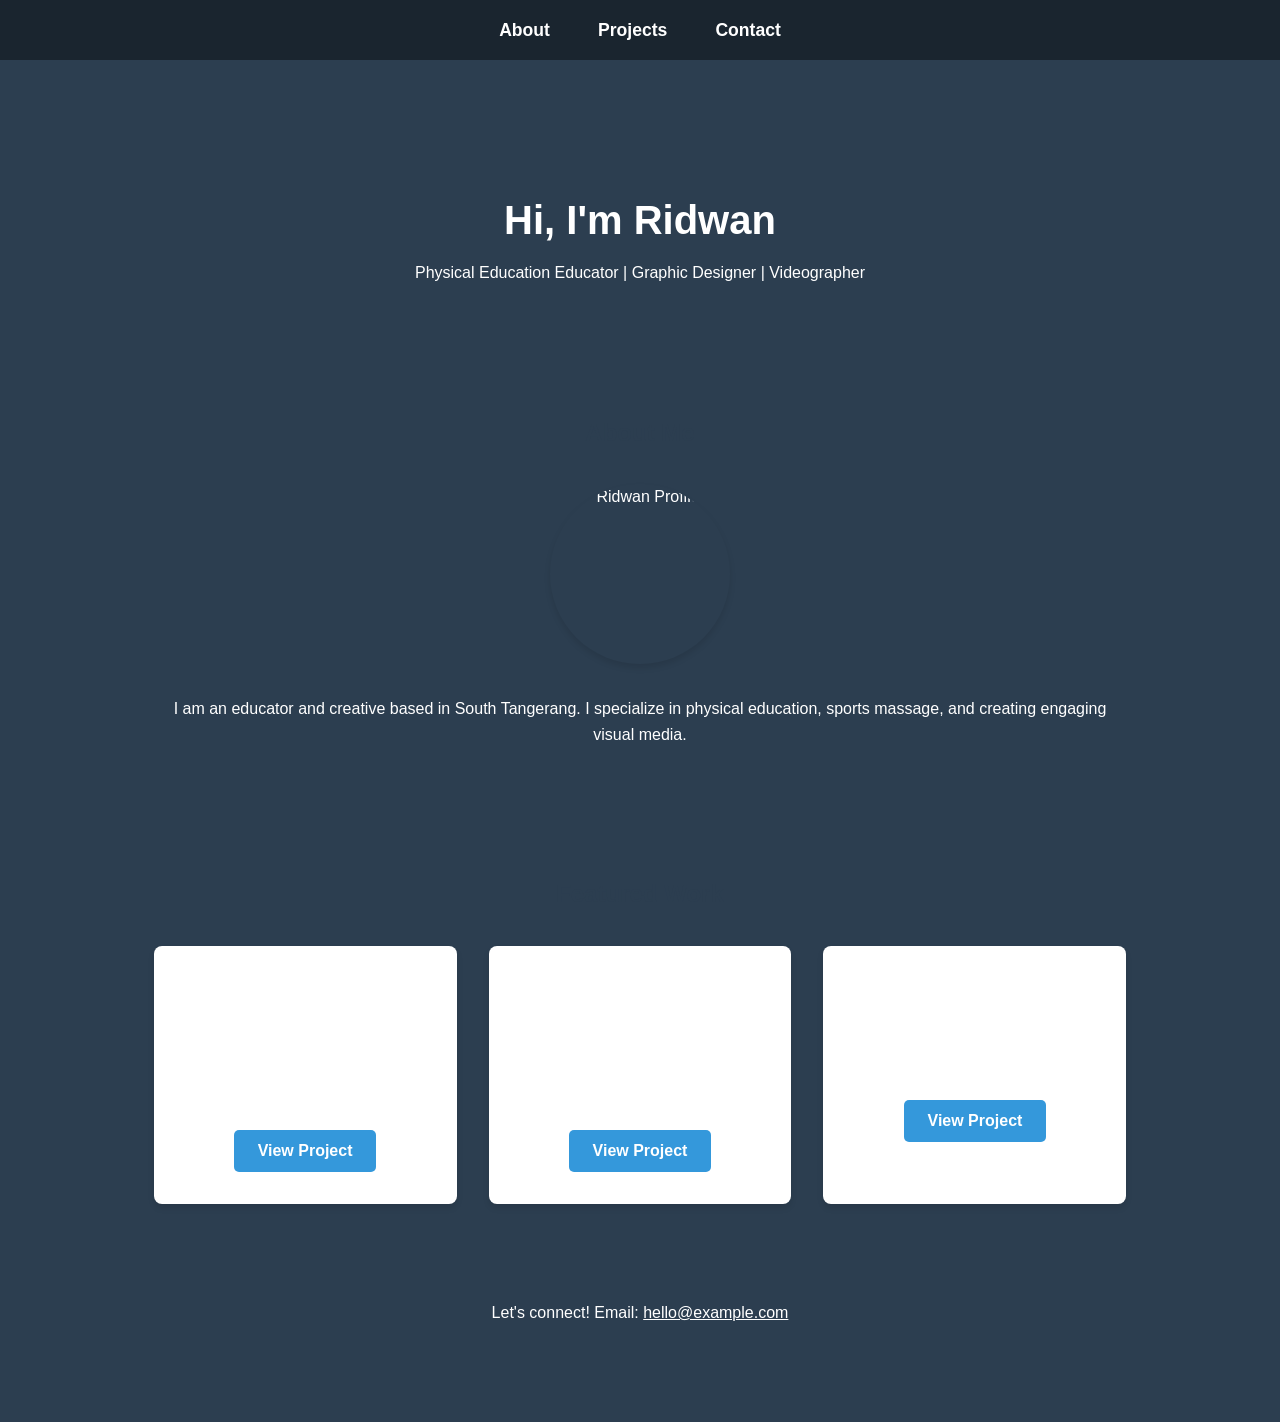
==== index.html @ 3c3a1ff3 "Add files via upload" ====
<!DOCTYPE html>
<html lang="en">
<head>
    <meta charset="UTF-8">
    <meta name="viewport" content="width=device-width, initial-scale=1.0">
    <title>Ridwan | Portfolio</title>
    <link rel="stylesheet" href="style.css">
</head>
<body>
    <body>
    <!-- NEW: Navigation Bar -->
    <nav>
        <ul>
            <li><a href="#about">About</a></li>
            <li><a href="#projects">Projects</a></li>
            <li><a href="#contact">Contact</a></li>
        </ul>
    </nav>

    <header>
        <!-- Your existing header code stays here -->
    <header>
        <h1>Hi, I'm Ridwan</h1>
        <p>Physical Education Educator | Graphic Designer | Videographer</p>
    </header>

    <section id="about">
        <h2>About Me</h2>
        
        <!-- The img tag doesn't need a closing tag -->
        <img src="profile.jpg" alt="Ridwan Profile" class="profile-img">
        
        <p>I am an educator and creative based in South Tangerang. I specialize in physical education, sports massage, and creating engaging visual media.</p>
    </section>

    <section id="projects">
        <h2>Featured Work</h2>
        <div class="project-grid">
        
        <div class="project-card">
            <h3>Physical Education Lesson Plans</h3>
            <p>Designed structured learning modules and media for elementary students.</p>
            <a href="#" class="btn">View Project</a>
        </div>

        <div class="project-card">
            <h3>Graphic Design & Branding</h3>
            <p>Created event proposals, banners, and Instagram feeds for UMJ FUNWEEK.</p>
            <a href="#" class="btn">View Project</a>
        </div>

        <div class="project-card">
            <h3>Multimedia & Video</h3>
            <p>Shot and edited event coverage and photography using a Canon M50.</p>
            <a href="#" class="btn">View Project</a>
        </div>

    </div>
    </section>

    <!-- UPDATE: Add id="contact" to the footer -->
    <footer id="contact">
        <p>Let's connect! Email: <a href="mailto:hello@example.com" style="color: white; text-decoration: underline;">hello@example.com</a></p>
    </footer>
</body>
</html>
---- style.css ----
* {
    margin: 0;
    padding: 0;
    box-sizing: border-box;
    font-family: 'Segoe UI', Tahoma, Geneva, Verdana, sans-serif;
}

body {
    background-color: #f4f4f9;
    color: #333;
    line-height: 1.6;
}

/* Enables a smooth glide when clicking navigation links */
html {
    scroll-behavior: smooth;
}

/* Navigation Bar Styling */
nav {
    background-color: #1a252f; /* A slightly darker shade than your header */
    position: sticky;
    top: 0;
    z-index: 1000; /* Ensures the menu stays on top of other elements */
}

nav ul {
    list-style-type: none;
    display: flex;
    justify-content: center;
    margin: 0;
    padding: 1rem 0;
    gap: 3rem; /* Spaces out the links */
}

nav a {
    color: white;
    text-decoration: none;
    font-size: 1.1rem;
    font-weight: bold;
    transition: color 0.3s ease;
}

nav a:hover {
    color: #3498db; /* Changes color when hovered */
}

header {
    background-color: #2c3e50;
    color: white;
    text-align: center;
    padding: 4rem 2rem;
}

header h1 {
    font-size: 2.5rem;
    margin-bottom: 0.5rem;
}

section {
    padding: 4rem 10%;
}

h2 {
    text-align: center;
    margin-bottom: 2rem;
    color: #2c3e50;
}

.project-grid {
    display: grid;
    grid-template-columns: repeat(auto-fit, minmax(300px, 1fr));
    gap: 2rem;
}

.project-card {
    background: white;
    padding: 2rem;
    border-radius: 8px;
    box-shadow: 0 4px 6px rgba(0,0,0,0.1);
    transition: transform 0.3s ease;
}

.project-card:hover {
    transform: translateY(-5px);
}

footer {
    text-align: center;
    padding: 2rem;
    background-color: #2c3e50;
    color: white;
}
.profile-img {
    display: block;
    width: 180px;
    height: 180px;
    border-radius: 50%; /* This makes it a perfect circle */
    object-fit: cover; /* Ensures the image doesn't stretch */
    margin: 0 auto 2rem auto; /* Centers the image */
    box-shadow: 0 4px 6px rgba(0,0,0,0.1);
}

/* Button Styling */
.btn {
    display: inline-block;
    margin-top: 1rem; /* Adds space above the button */
    padding: 0.5rem 1.5rem;
    background-color: #3498db; /* A bright, clickable blue */
    color: white;
    text-decoration: none; /* Removes the default underline */
    border-radius: 5px; /* Rounds the edges */
    font-weight: bold;
    transition: background-color 0.3s ease;
}

/* Changes the button color slightly when hovered */
.btn:hover {
    background-color: #2980b9; 
}

/* Mobile Responsiveness */
@media (max-width: 768px) {
    /* Stack the navigation links vertically */
    nav ul {
        flex-direction: column;
        gap: 1rem;
        padding: 1rem;
    }

    /* Reduce the massive padding on the header */
    header {
        padding: 3rem 1rem;
    }

    /* Shrink the main title slightly */
    header h1 {
        font-size: 2rem;
    }

    /* Reduce the padding on the sides of your sections */
    section {
        padding: 3rem 5%;
    }
}
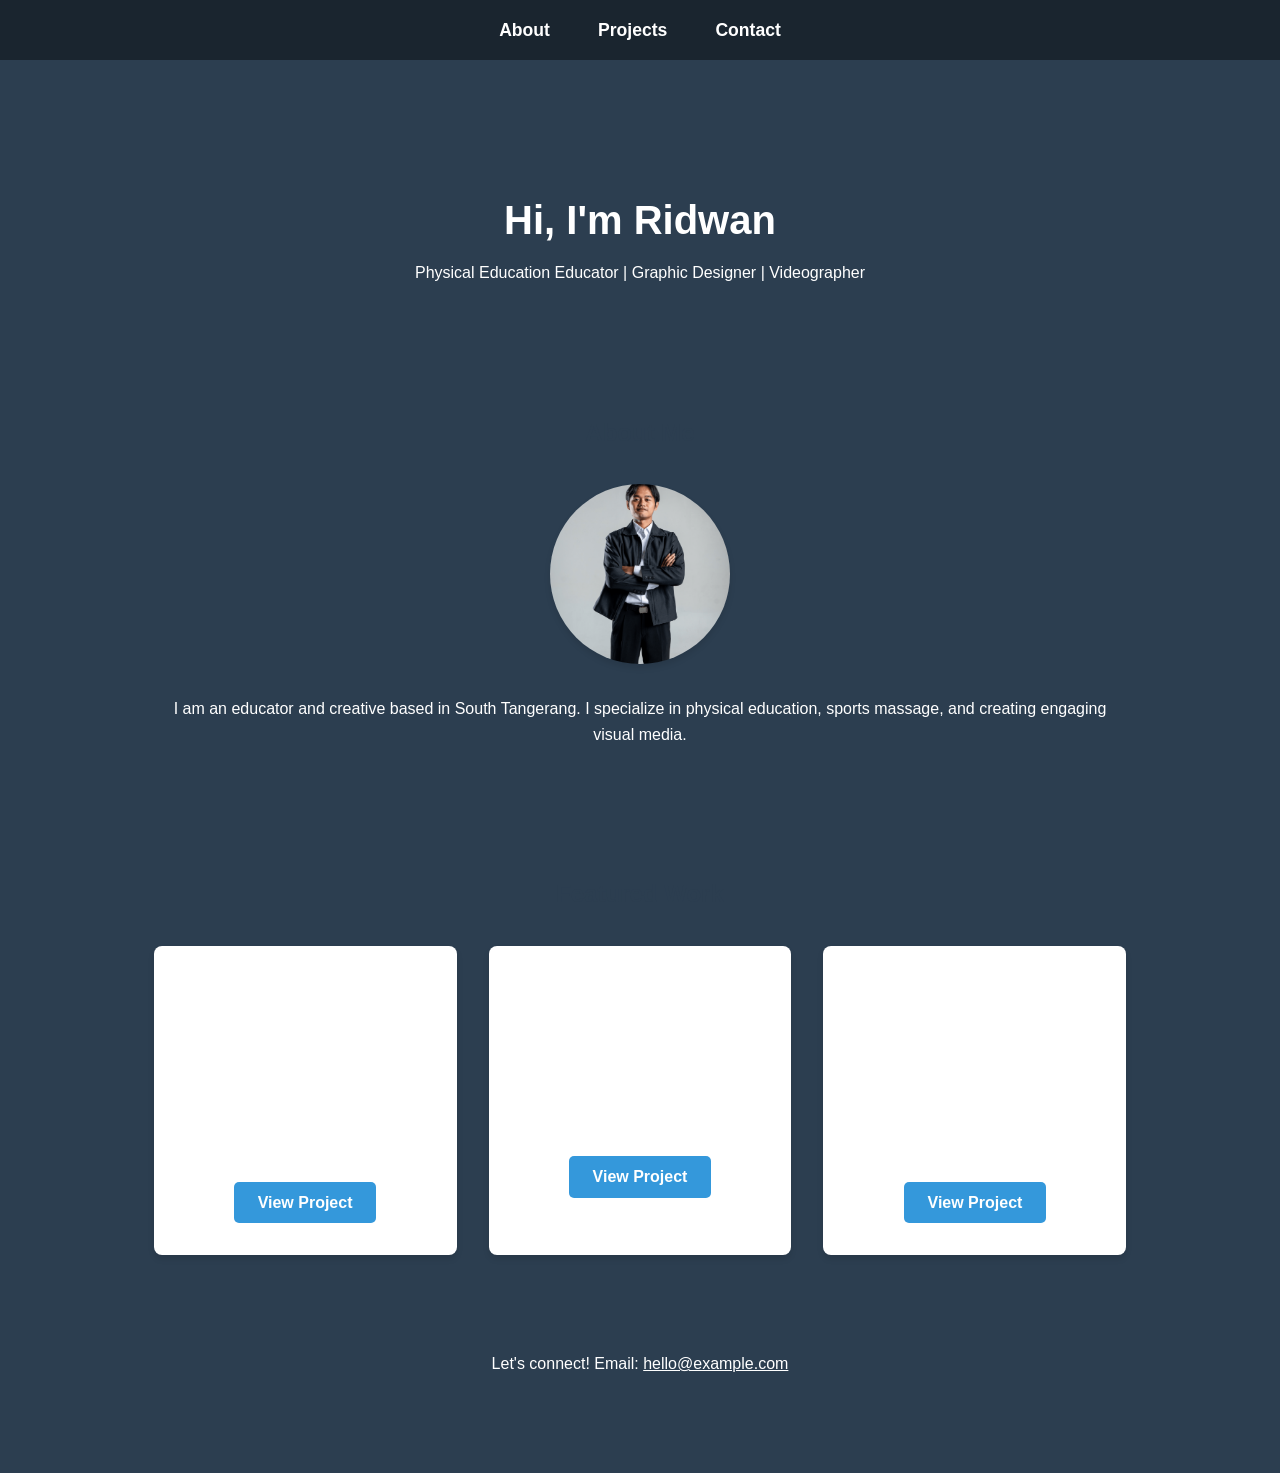
==== commit 8701dd79: "Add files via upload" ====
--- a/index.html
+++ b/index.html
@@ -4,6 +4,7 @@
     <meta charset="UTF-8">
     <meta name="viewport" content="width=device-width, initial-scale=1.0">
     <title>Ridwan | Portfolio</title>
+    <link rel="icon" type="image/png" href="favicon.png">
     <link rel="stylesheet" href="style.css">
 </head>
 <body>
@@ -22,13 +23,13 @@
     <header>
         <h1>Hi, I'm Ridwan</h1>
         <p>Physical Education Educator | Graphic Designer | Videographer</p>
-    </header>
+    </header> <!-- MAKE SURE THIS TAG IS HERE -->
 
     <section id="about">
         <h2>About Me</h2>
         
         <!-- The img tag doesn't need a closing tag -->
-        <img src="profile.jpg" alt="Ridwan Profile" class="profile-img">
+        <img src="profile.png" alt="Ridwan Profile" class="profile-img">
         
         <p>I am an educator and creative based in South Tangerang. I specialize in physical education, sports massage, and creating engaging visual media.</p>
     </section>
@@ -36,24 +37,26 @@
     <section id="projects">
         <h2>Featured Work</h2>
         <div class="project-grid">
-        
-        <div class="project-card">
-            <h3>Physical Education Lesson Plans</h3>
-            <p>Designed structured learning modules and media for elementary students.</p>
-            <a href="#" class="btn">View Project</a>
-        </div>
+    
+    <div class="project-card">
+        <h3>Physical Education Internship</h3>
+        <p>Developed comprehensive Modul Ajar, interactive learning media, and LKPD for physical education classes at SDN Pamulang Timur 02.</p>
+        <a href="#" class="btn">View Project</a>
+    </div>
 
-        <div class="project-card">
-            <h3>Graphic Design & Branding</h3>
-            <p>Created event proposals, banners, and Instagram feeds for UMJ FUNWEEK.</p>
-            <a href="#" class="btn">View Project</a>
-        </div>
+    <div class="project-card">
+        <h3>Graphic Design & Branding</h3>
+        <p>Designed structured event proposals, rundowns, banners, and retro-themed Instagram feeds for UMJ FUNWEEK 2026.</p>
+        <a href="#" class="btn">View Project</a>
+    </div>
 
-        <div class="project-card">
-            <h3>Multimedia & Video</h3>
-            <p>Shot and edited event coverage and photography using a Canon M50.</p>
-            <a href="#" class="btn">View Project</a>
-        </div>
+    <div class="project-card">
+        <h3>Multimedia & Sports Science</h3>
+        <p>Utilized a Canon M50 to shoot and edit instructional visual media for sports massage techniques and outdoor trekking documentation.</p>
+        <a href="#" class="btn">View Project</a>
+    </div>
+
+</div>
 
     </div>
     </section>
--- a/style.css
+++ b/style.css
@@ -1,3 +1,14 @@
+/* Creates the fade-in animation */
+@keyframes fadeIn {
+    from { opacity: 0; transform: translateY(20px); }
+    to { opacity: 1; transform: translateY(0); }
+}
+
+/* Applies the animation to your main content */
+section, header {
+    animation: fadeIn 1s ease-out forwards;
+}
+
 * {
     margin: 0;
     padding: 0;
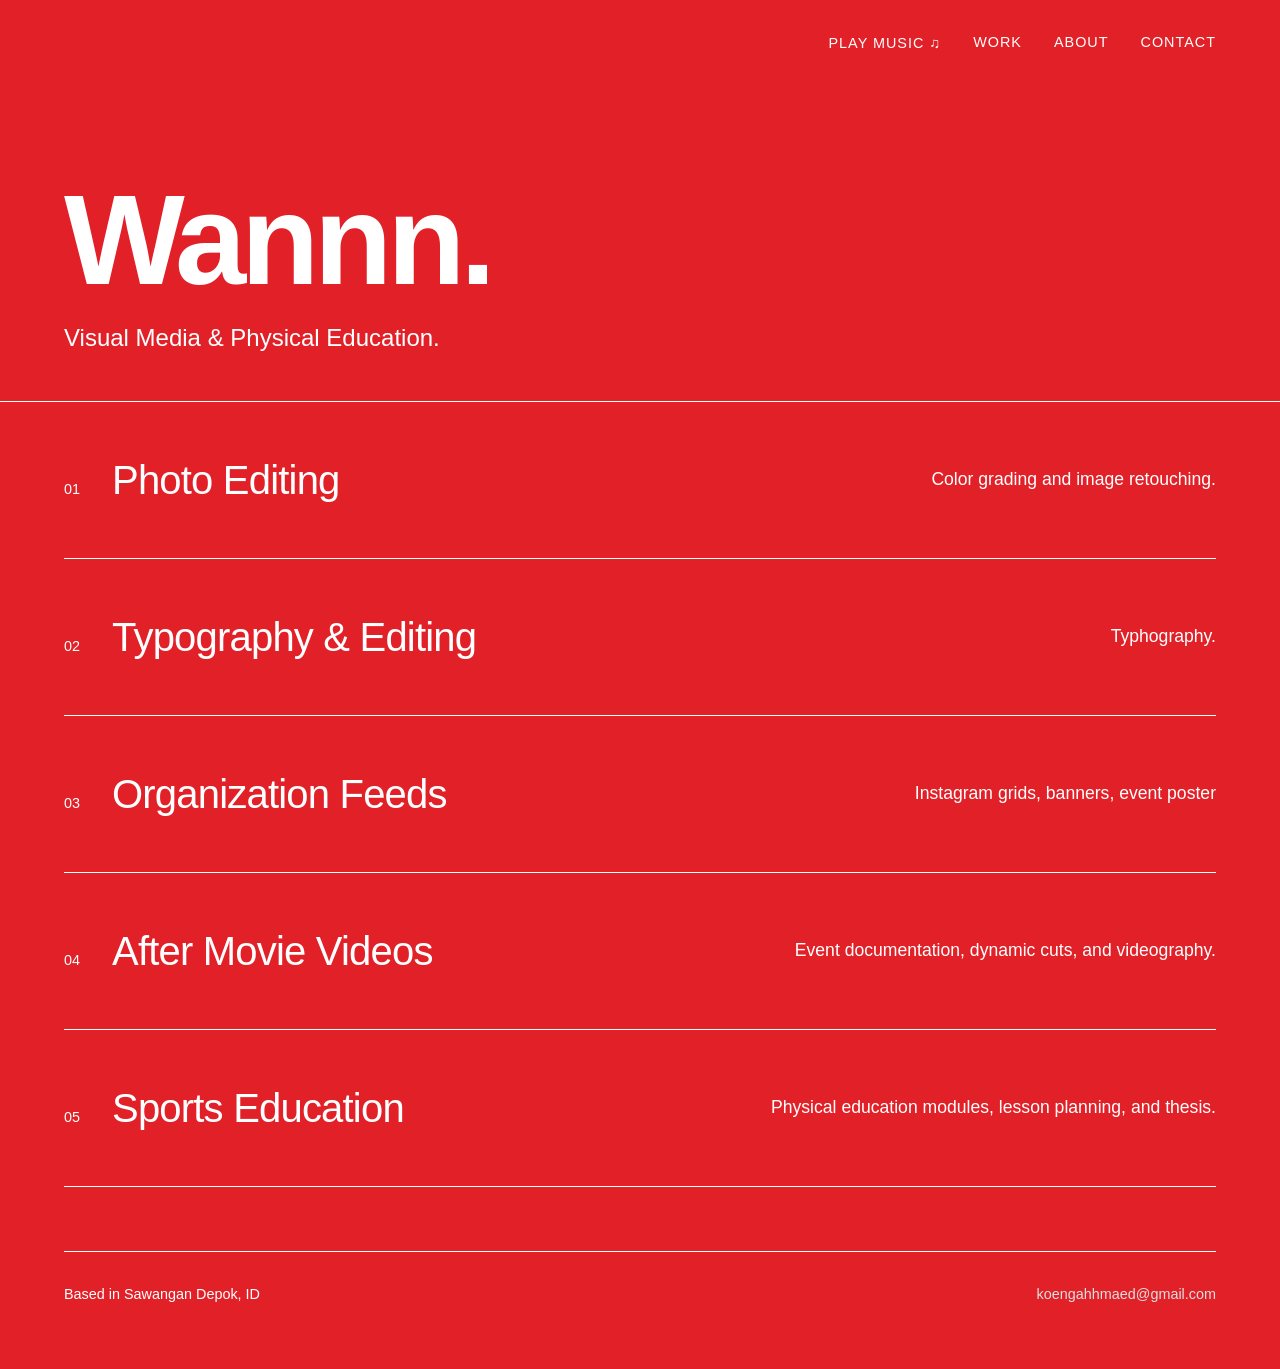
==== commit ff2cc2cf: "Add files via upload" ====
--- a/index.html
+++ b/index.html
@@ -8,62 +8,94 @@
     <link rel="stylesheet" href="style.css">
 </head>
 <body>
-    <body>
-    <!-- NEW: Navigation Bar -->
-    <nav>
-        <ul>
-            <li><a href="#about">About</a></li>
-            <li><a href="#projects">Projects</a></li>
-            <li><a href="#contact">Contact</a></li>
-        </ul>
+    <nav class="minimal-nav">
+        <!-- The invisible audio player -->
+        <audio id="bg-music" loop>
+            <source src="background-music.mp3" type="audio/mpeg">
+        </audio>
+        
+        <!-- The custom play button -->
+        <button id="music-toggle" class="music-btn">Play Music ♫</button>
+
+        <a href="#work">Work</a>
+        <a href="#about">About</a>
+        <a href="#contact">Contact</a>
     </nav>
 
-    <header>
-        <!-- Your existing header code stays here -->
-    <header>
-        <h1>Hi, I'm Ridwan</h1>
-        <p>Physical Education Educator | Graphic Designer | Videographer</p>
-    </header> <!-- MAKE SURE THIS TAG IS HERE -->
+    <header class="hero">
+        <h1>Wannn.</h1>
+        <p>Visual Media & Physical Education.</p>
+    </header>
 
-    <section id="about">
-        <h2>About Me</h2>
+    <section id="work" class="work-list">
         
-        <!-- The img tag doesn't need a closing tag -->
-        <img src="profile.png" alt="Ridwan Profile" class="profile-img">
-        
-        <p>I am an educator and creative based in South Tangerang. I specialize in physical education, sports massage, and creating engaging visual media.</p>
+        <!-- Category 01 -->
+        <a href="photo-editing.html" class="work-item">
+            <div class="work-meta">
+                <span class="work-number">01</span>
+                <h2>Photo Editing</h2>
+            </div>
+            <p class="work-desc">Color grading and image retouching.</p>
+        </a>
+
+        <!-- Category 02 -->
+        <a href="typography.html" class="work-item">
+            <div class="work-meta">
+                <span class="work-number">02</span>
+                <h2>Typography & Editing</h2>
+            </div>
+            <p class="work-desc">Typhography.</p>
+        </a>
+
+        <!-- Category 03 -->
+        <a href="ig-feeds.html" class="work-item">
+            <div class="work-meta">
+                <span class="work-number">03</span>
+                <h2>Organization Feeds</h2>
+            </div>
+            <p class="work-desc">Instagram grids, banners, event poster</p>
+        </a>
+
+        <!-- Category 04 -->
+        <a href="after-movie-videos.html" class="work-item">
+            <div class="work-meta">
+                <span class="work-number">04</span>
+                <h2>After Movie Videos</h2>
+            </div>
+            <p class="work-desc">Event documentation, dynamic cuts, and videography.</p>
+        </a>
+
+        <!-- Category 05 -->
+        <a href="sport-education.html" class="work-item">
+            <div class="work-meta">
+                <span class="work-number">05</span>
+                <h2>Sports Education</h2>
+            </div>
+            <p class="work-desc">Physical education modules, lesson planning, and thesis.</p>
+        </a>
+
     </section>
 
-    <section id="projects">
-        <h2>Featured Work</h2>
-        <div class="project-grid">
-    
-    <div class="project-card">
-        <h3>Physical Education Internship</h3>
-        <p>Developed comprehensive Modul Ajar, interactive learning media, and LKPD for physical education classes at SDN Pamulang Timur 02.</p>
-        <a href="#" class="btn">View Project</a>
-    </div>
+    <footer id="contact" class="minimal-footer">
+        <div class="footer-grid">
+            <p>Based in Sawangan Depok, ID</p>
+            <a href="mailto:koengahhmaed@gmail.com">koengahhmaed@gmail.com</a>
+        </div>
+    </footer>
+<script>
+        const music = document.getElementById("bg-music");
+        const toggleBtn = document.getElementById("music-toggle");
+        let isPlaying = false;
 
-    <div class="project-card">
-        <h3>Graphic Design & Branding</h3>
-        <p>Designed structured event proposals, rundowns, banners, and retro-themed Instagram feeds for UMJ FUNWEEK 2026.</p>
-        <a href="#" class="btn">View Project</a>
-    </div>
-
-    <div class="project-card">
-        <h3>Multimedia & Sports Science</h3>
-        <p>Utilized a Canon M50 to shoot and edit instructional visual media for sports massage techniques and outdoor trekking documentation.</p>
-        <a href="#" class="btn">View Project</a>
-    </div>
-
-</div>
-
-    </div>
-    </section>
-
-    <!-- UPDATE: Add id="contact" to the footer -->
-    <footer id="contact">
-        <p>Let's connect! Email: <a href="mailto:hello@example.com" style="color: white; text-decoration: underline;">hello@example.com</a></p>
-    </footer>
-</body>
-</html>+        toggleBtn.addEventListener("click", function() {
+            if (isPlaying) {
+                music.pause();
+                toggleBtn.innerText = "Play Music ♫";
+            } else {
+                music.play();
+                toggleBtn.innerText = "Pause Music ⏸";
+            }
+            isPlaying = !isPlaying;
+        });
+    </script>
+</body>
--- a/style.css
+++ b/style.css
@@ -1,156 +1,198 @@
-/* Creates the fade-in animation */
-@keyframes fadeIn {
-    from { opacity: 0; transform: translateY(20px); }
-    to { opacity: 1; transform: translateY(0); }
-}
-
-/* Applies the animation to your main content */
-section, header {
-    animation: fadeIn 1s ease-out forwards;
-}
-
+/* Reset & Base Settings */
 * {
     margin: 0;
     padding: 0;
     box-sizing: border-box;
-    font-family: 'Segoe UI', Tahoma, Geneva, Verdana, sans-serif;
+    font-family: 'Helvetica Neue', Helvetica, Arial, sans-serif;
 }
 
 body {
-    background-color: #f4f4f9;
-    color: #333;
-    line-height: 1.6;
+    background-color: #e22028; /* Deep charcoal, almost black */
+    color: #ffffff; /* Soft off-white for text */
+    line-height: 1.5;
+    -webkit-font-smoothing: antialiased;
 }
 
-/* Enables a smooth glide when clicking navigation links */
-html {
-    scroll-behavior: smooth;
-}
-
-/* Navigation Bar Styling */
-nav {
-    background-color: #1a252f; /* A slightly darker shade than your header */
-    position: sticky;
-    top: 0;
-    z-index: 1000; /* Ensures the menu stays on top of other elements */
-}
-
-nav ul {
-    list-style-type: none;
+/* Minimal Navigation */
+.minimal-nav {
     display: flex;
-    justify-content: center;
-    margin: 0;
-    padding: 1rem 0;
-    gap: 3rem; /* Spaces out the links */
-}
-
-nav a {
-    color: white;
-    text-decoration: none;
-    font-size: 1.1rem;
-    font-weight: bold;
-    transition: color 0.3s ease;
-}
-
-nav a:hover {
-    color: #3498db; /* Changes color when hovered */
-}
-
-header {
-    background-color: #2c3e50;
-    color: white;
-    text-align: center;
-    padding: 4rem 2rem;
-}
-
-header h1 {
-    font-size: 2.5rem;
-    margin-bottom: 0.5rem;
-}
-
-section {
-    padding: 4rem 10%;
-}
-
-h2 {
-    text-align: center;
-    margin-bottom: 2rem;
-    color: #2c3e50;
-}
-
-.project-grid {
-    display: grid;
-    grid-template-columns: repeat(auto-fit, minmax(300px, 1fr));
+    justify-content: flex-end;
+    padding: 2rem 5%;
     gap: 2rem;
 }
 
-.project-card {
-    background: white;
-    padding: 2rem;
-    border-radius: 8px;
-    box-shadow: 0 4px 6px rgba(0,0,0,0.1);
-    transition: transform 0.3s ease;
+.minimal-nav a {
+    color: #ffffff;
+    text-decoration: none;
+    font-size: 0.9rem;
+    text-transform: uppercase;
+    letter-spacing: 1px;
+    transition: color 0.3s;
 }
 
-.project-card:hover {
-    transform: translateY(-5px);
+/* Minimalist Music Button */
+.music-btn {
+    background: none;
+    border: none;
+    color: #ffffff;
+    font-size: 0.9rem;
+    text-transform: uppercase;
+    letter-spacing: 1px;
+    cursor: pointer;
+    transition: color 0.3s;
+    padding: 0;
 }
 
-footer {
-    text-align: center;
-    padding: 2rem;
-    background-color: #2c3e50;
-    color: white;
-}
-.profile-img {
-    display: block;
-    width: 180px;
-    height: 180px;
-    border-radius: 50%; /* This makes it a perfect circle */
-    object-fit: cover; /* Ensures the image doesn't stretch */
-    margin: 0 auto 2rem auto; /* Centers the image */
-    box-shadow: 0 4px 6px rgba(0,0,0,0.1);
+.music-btn:hover {
+    color: #ffffff;
 }
 
-/* Button Styling */
-.btn {
-    display: inline-block;
-    margin-top: 1rem; /* Adds space above the button */
-    padding: 0.5rem 1.5rem;
-    background-color: #3498db; /* A bright, clickable blue */
-    color: white;
-    text-decoration: none; /* Removes the default underline */
-    border-radius: 5px; /* Rounds the edges */
-    font-weight: bold;
-    transition: background-color 0.3s ease;
+.minimal-nav a:hover {
+    color: #ffffff;
 }
 
-/* Changes the button color slightly when hovered */
-.btn:hover {
-    background-color: #2980b9; 
+/* Massive Hero Typography */
+.hero {
+    padding: 10vh 5% 5vh 5%;
+    border-bottom: 1px solid #ffff;
+}
+
+.hero h1 {
+    font-size: clamp(4rem, 10vw, 8rem);
+    letter-spacing: -0.04em;
+    line-height: 1;
+    margin-bottom: 1rem;
+    color: #ffffff;
+}
+
+.hero p {
+    font-size: 1.5rem;
+    color: #ffffff;
+}
+
+/* The Work List (Index Style) */
+.work-list {
+    padding: 0 5%;
+}
+
+.work-item {
+    display: flex;
+    flex-direction: row;
+    justify-content: space-between;
+    align-items: center;
+    padding: 3rem 0;
+    border-bottom: 1px solid #ffff;
+    text-decoration: none;
+    color: inherit;
+    transition: all 0.3s ease;
+}
+
+.work-item:hover {
+    background-color: #161616;
+    padding-left: 2rem; /* Creates a smooth slide effect on hover */
+    padding-right: 2rem;
+}
+
+.work-meta {
+    display: flex;
+    align-items: baseline;
+    gap: 2rem;
+    flex: 1;
+}
+
+.work-number {
+    font-size: 0.9rem;
+    color: #ffff;
+}
+
+.work-item h2 {
+    font-size: 2.5rem;
+    font-weight: 500;
+    letter-spacing: -0.02em;
+}
+
+.work-desc {
+    flex: 1;
+    text-align: right;
+    color: #ffff;
+    font-size: 1.1rem;
+}
+
+/* Minimalist Footer */
+.minimal-footer {
+    padding: 4rem 5%;
+}
+
+.footer-grid {
+    display: flex;
+    justify-content: space-between;
+    border-top: 1px solid #ffff;
+    padding-top: 2rem;
+    color: #ffff;
+    font-size: 0.9rem;
+}
+
+.footer-grid a {
+    color: #e0e0e0;
+    text-decoration: none;
+}
+
+.footer-grid a:hover {
+    text-decoration: underline;
 }
 
 /* Mobile Responsiveness */
 @media (max-width: 768px) {
-    /* Stack the navigation links vertically */
-    nav ul {
+    .work-item {
         flex-direction: column;
+        align-items: flex-start;
         gap: 1rem;
-        padding: 1rem;
     }
+    .work-desc {
+        text-align: left;
+        margin-left: 3.2rem; /* Aligns text with the title, bypassing the number */
+    }
+    .work-item:hover {
+        padding-left: 1rem;
+        padding-right: 1rem;
+    }
+}
 
-    /* Reduce the massive padding on the header */
-    header {
-        padding: 3rem 1rem;
-    }
+/* Project Page Specifics */
+.project-header {
+    padding: 5vh 5% 5vh 5%;
+}
 
-    /* Shrink the main title slightly */
-    header h1 {
-        font-size: 2rem;
-    }
+.project-header h1 {
+    font-size: clamp(2.5rem, 6vw, 5rem);
+    color: #ffffff;
+    margin-bottom: 1rem;
+    letter-spacing: -0.02em;
+}
 
-    /* Reduce the padding on the sides of your sections */
-    section {
-        padding: 3rem 5%;
-    }
+.project-header p {
+    font-size: 1.2rem;
+    color: #ffff;
+    max-width: 600px;
+}
+
+/* Massive Image Gallery */
+.project-gallery {
+    padding: 0 5% 5rem 5%;
+    display: flex;
+    flex-direction: column;
+    gap: 4rem; /* Adds large gaps between images */
+}
+
+.gallery-img {
+    width: 100%;
+    height: auto;
+    display: block;
+    opacity: 0.9;
+    transition: opacity 0.3s ease;
+}
+
+/* Slight highlight effect when hovering over an image */
+.gallery-img:hover {
+    opacity: 1; 
 }
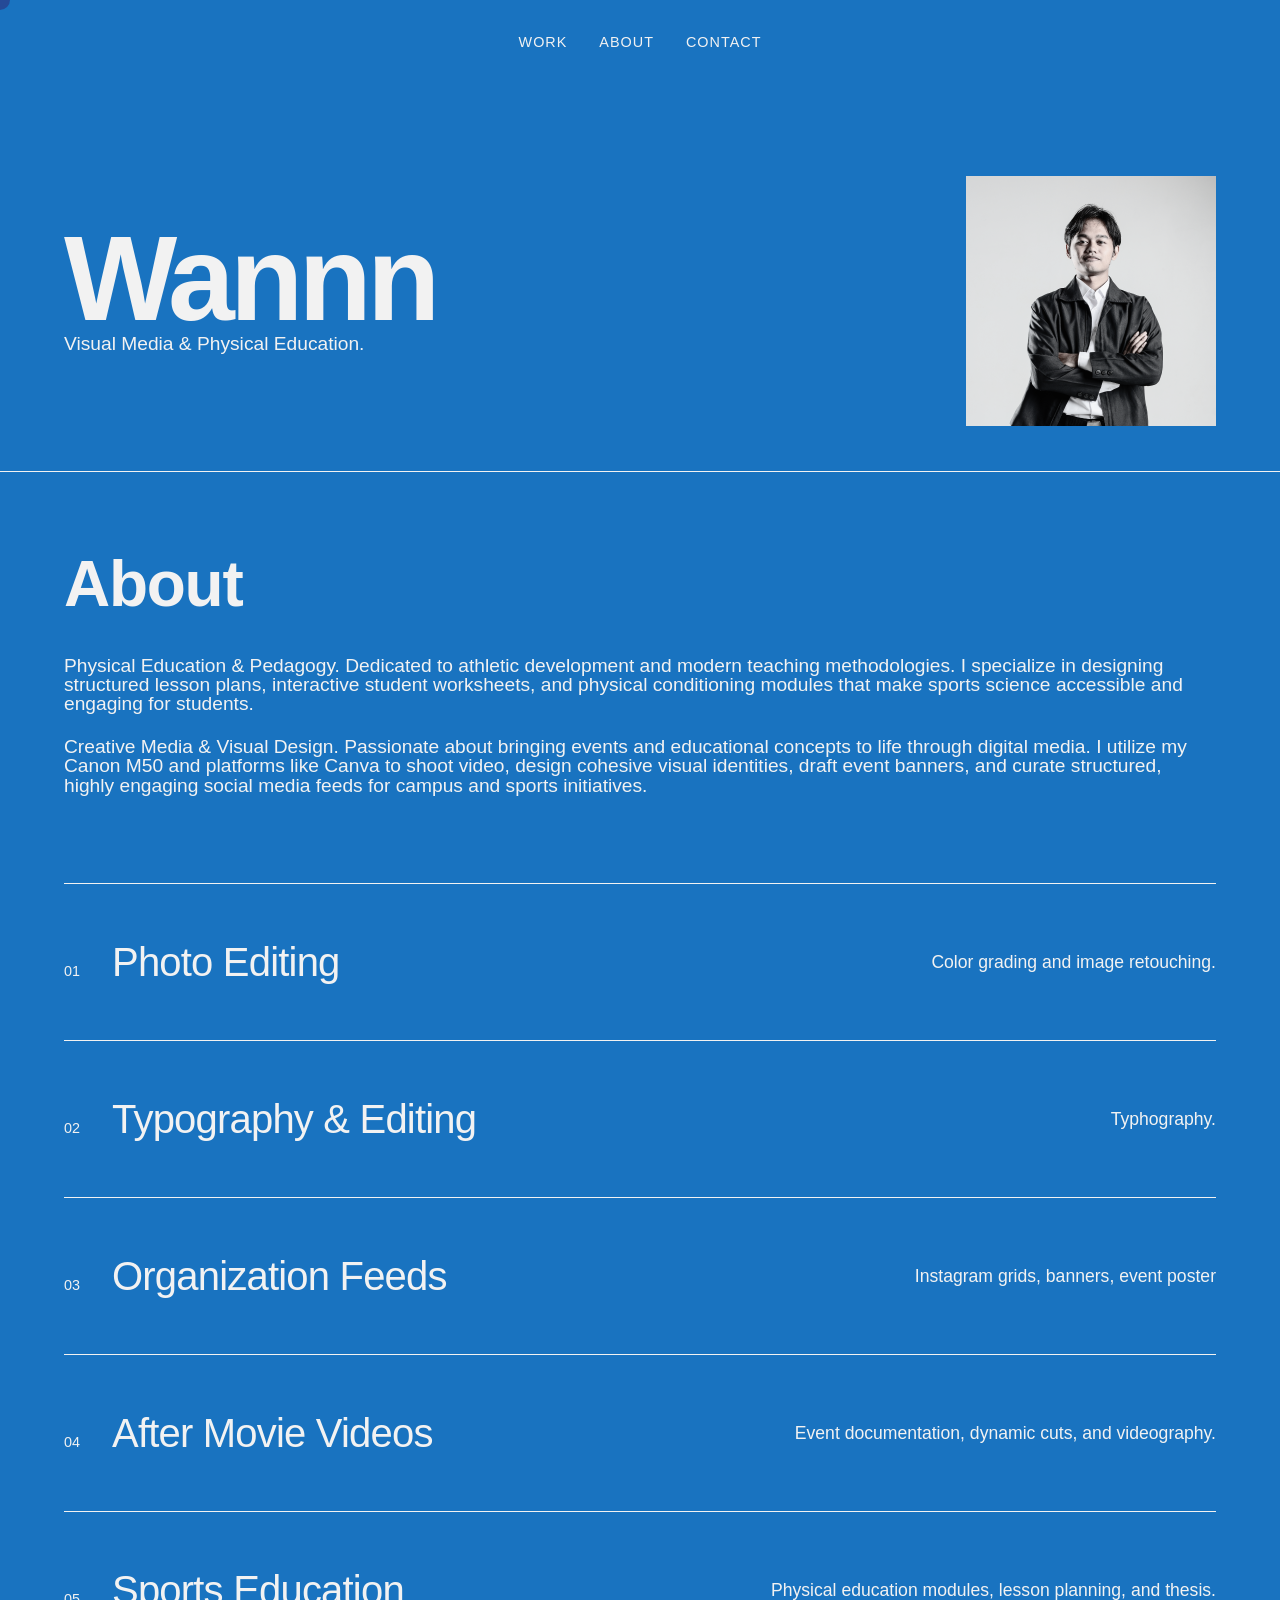
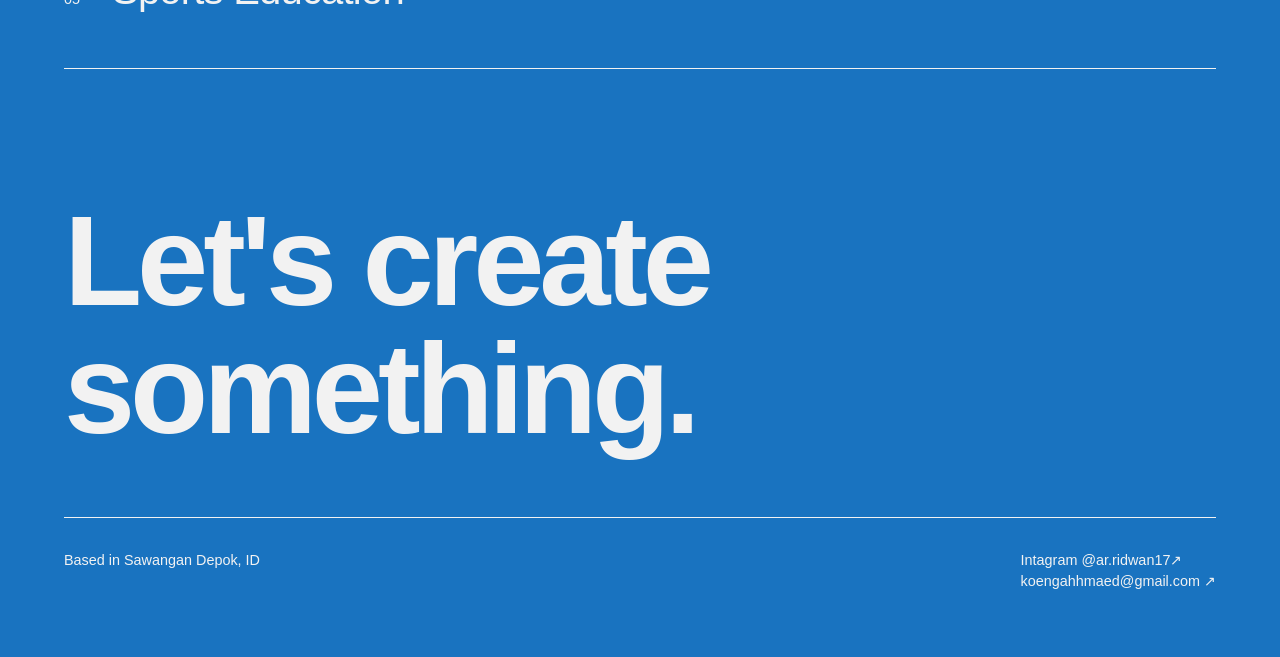
==== commit 84427135: "Add files via upload" ====
--- a/index.html
+++ b/index.html
@@ -4,7 +4,7 @@
     <meta charset="UTF-8">
     <meta name="viewport" content="width=device-width, initial-scale=1.0">
     <title>Ridwan | Portfolio</title>
-    <link rel="icon" type="image/png" href="favicon.png">
+    <link rel="icon" href="data:image/svg+xml,<svg xmlns='http://www.w3.org/2000/svg' viewBox='0 0 100 100'><rect width='100' height='100' fill='black'/><text y='.8em' x='.2em' font-size='80' font-family='sans-serif' font-weight='bold' fill='white'>W</text></svg>">
     <link rel="stylesheet" href="style.css">
 </head>
 <body>
@@ -13,9 +13,6 @@
         <audio id="bg-music" loop>
             <source src="background-music.mp3" type="audio/mpeg">
         </audio>
-        
-        <!-- The custom play button -->
-        <button id="music-toggle" class="music-btn">Play Music ♫</button>
 
         <a href="#work">Work</a>
         <a href="#about">About</a>
@@ -23,9 +20,28 @@
     </nav>
 
     <header class="hero">
-        <h1>Wannn.</h1>
-        <p>Visual Media & Physical Education.</p>
+        <div class="hero-text">
+            <h1>Wannn</h1>
+            <p>Visual Media & Physical Education.</p>
+        </div>
+        <div class="cursor" id="custom-cursor"></div>
+        
+        <!-- Make sure to name your image file exactly like this, or change this text to match your file -->
+        <img src="profile-square.png" alt="Wannn Profile" class="hero-image">
     </header>
+
+<!-- About Section -->
+    <section id="about" class="about-section">
+        <div class="about-title">
+            <h2>About</h2>
+        </div>
+        <div class="about-content">
+            <p>Physical Education & Pedagogy.
+            Dedicated to athletic development and modern teaching methodologies. I specialize in designing structured lesson plans, interactive student worksheets, and physical conditioning modules that make sports science accessible and engaging for students.</p>
+            <p>Creative Media & Visual Design.
+            Passionate about bringing events and educational concepts to life through digital media. I utilize my Canon M50 and platforms like Canva to shoot video, design cohesive visual identities, draft event banners, and curate structured, highly engaging social media feeds for campus and sports initiatives.</p>
+        </div>
+    </section>
 
     <section id="work" class="work-list">
         
@@ -76,26 +92,54 @@
 
     </section>
 
-    <footer id="contact" class="minimal-footer">
+    <footer id="contact" class="minimal-footer reveal">
+        <h2 class="massive-cta">Let's create something.</h2>
         <div class="footer-grid">
             <p>Based in Sawangan Depok, ID</p>
-            <a href="mailto:koengahhmaed@gmail.com">koengahhmaed@gmail.com</a>
+            <div class="contact-links">
+                <a href="https://instagram.com/ar.ridwan17" target="_blank">Intagram @ar.ridwan17↗</a>
+                <a href="mailto:koengahhmaed@gmail.com">koengahhmaed@gmail.com ↗</a>
+            </div>
         </div>
     </footer>
 <script>
         const music = document.getElementById("bg-music");
-        const toggleBtn = document.getElementById("music-toggle");
-        let isPlaying = false;
+        
+        // This listens for the very first click ANYWHERE on the website
+        document.body.addEventListener("click", function startMusic() {
+            music.play();
+            
+            // Once the music starts, this removes the invisible trigger 
+            // so it doesn't keep trying to restart the song on every click
+            document.body.removeEventListener("click", startMusic);
+        });
 
-        toggleBtn.addEventListener("click", function() {
-            if (isPlaying) {
-                music.pause();
-                toggleBtn.innerText = "Play Music ♫";
-            } else {
-                music.play();
-                toggleBtn.innerText = "Pause Music ⏸";
-            }
-            isPlaying = !isPlaying;
+        // --- CUSTOM CURSOR ENGINE ---
+        const cursor = document.getElementById('custom-cursor');
+        // Tell the cursor what elements it should react to
+        const interactiveElements = document.querySelectorAll('a, button, .gallery-img, h1');
+
+        document.addEventListener('mousemove', (e) => {
+            cursor.style.left = e.clientX + 'px';
+            cursor.style.top = e.clientY + 'px';
         });
+
+        interactiveElements.forEach(el => {
+            el.addEventListener('mouseenter', () => cursor.classList.add('hovered'));
+            el.addEventListener('mouseleave', () => cursor.classList.remove('hovered'));
+        });
+
+        // --- SCROLL REVEAL ENGINE ---
+        // This watches the screen and triggers the animation when a section comes into view
+        const observer = new IntersectionObserver((entries) => {
+            entries.forEach(entry => {
+                if (entry.isIntersecting) {
+                    entry.target.classList.add('active');
+                }
+            });
+        }, { threshold: 0.15 }); // Triggers when 15% of the section is visible
+
+        const hiddenElements = document.querySelectorAll('.reveal');
+        hiddenElements.forEach((el) => observer.observe(el));
     </script>
 </body>
--- a/style.css
+++ b/style.css
@@ -1,4 +1,8 @@
 /* Reset & Base Settings */
+html {
+    scroll-behavior: smooth;
+}
+
 * {
     margin: 0;
     padding: 0;
@@ -7,8 +11,8 @@
 }
 
 body {
-    background-color: #e22028; /* Deep charcoal, almost black */
-    color: #ffffff; /* Soft off-white for text */
+    background-color: #1973c0; /* Deep charcoal, almost black */
+    color: #f2f2f2; /* Soft off-white for text */
     line-height: 1.5;
     -webkit-font-smoothing: antialiased;
 }
@@ -16,13 +20,13 @@
 /* Minimal Navigation */
 .minimal-nav {
     display: flex;
-    justify-content: flex-end;
+    justify-content: center;
     padding: 2rem 5%;
     gap: 2rem;
 }
 
 .minimal-nav a {
-    color: #ffffff;
+    color: #f2f2f2;
     text-decoration: none;
     font-size: 0.9rem;
     text-transform: uppercase;
@@ -30,44 +34,42 @@
     transition: color 0.3s;
 }
 
-/* Minimalist Music Button */
-.music-btn {
-    background: none;
-    border: none;
-    color: #ffffff;
-    font-size: 0.9rem;
-    text-transform: uppercase;
-    letter-spacing: 1px;
-    cursor: pointer;
-    transition: color 0.3s;
-    padding: 0;
-}
-
-.music-btn:hover {
-    color: #ffffff;
-}
-
 .minimal-nav a:hover {
-    color: #ffffff;
-}
-
-/* Massive Hero Typography */
+    color: #f2f2f2;
+}
+
+/* Update your existing hero section */
+.hero-text h1 {
+    font-size: 120px !important; /* Change this number to test */
+    letter-spacing: -0.04em;
+    line-height: 0.6;
+    margin-bottom: 1rem;
+    color: #f2f2f2;
+}
+
+.hero-text p {
+    font-size: 1.2rem;
+    color: #f2f2f2;
+    max-width: 600px;
+    margin-top: 0.5rem;
+}
+
 .hero {
     padding: 10vh 5% 5vh 5%;
-    border-bottom: 1px solid #ffff;
-}
-
-.hero h1 {
-    font-size: clamp(4rem, 10vw, 8rem);
-    letter-spacing: -0.04em;
-    line-height: 1;
-    margin-bottom: 1rem;
-    color: #ffffff;
-}
-
-.hero p {
-    font-size: 1.5rem;
-    color: #ffffff;
+    border-bottom: 1px solid #f2f2f2;
+    
+    /* These three lines are the magic that pushes the image to the right */
+    display: flex; 
+    justify-content: space-between; 
+    align-items: center; 
+}
+
+/* Add this new rule for the square image */
+.hero-image {
+    width: 250px;
+    height: 250px;
+    object-fit: cover; /* This forces the image to be a perfect square without stretching */
+    filter: grayscale(10%); /* Optional: Turns the photo black and white for a high-contrast look against the red */
 }
 
 /* The Work List (Index Style) */
@@ -81,7 +83,7 @@
     justify-content: space-between;
     align-items: center;
     padding: 3rem 0;
-    border-bottom: 1px solid #ffff;
+    border-bottom: 1px solid #f2f2f2;
     text-decoration: none;
     color: inherit;
     transition: all 0.3s ease;
@@ -102,7 +104,7 @@
 
 .work-number {
     font-size: 0.9rem;
-    color: #ffff;
+    color: #f2f2f2;
 }
 
 .work-item h2 {
@@ -114,9 +116,41 @@
 .work-desc {
     flex: 1;
     text-align: right;
-    color: #ffff;
+    color: #f2f2f2;
     font-size: 1.1rem;
 }
+
+/* About Section */
+.about-section {
+    margin: 0 5%;
+    padding: 6rem 0;
+    border-bottom: 1px solid #f2f2f2; /* Matches the crisp lines of your design */
+    display: grid;
+    grid-template-columns: 1fr 2fr; /* Creates a 1/3 and 2/3 column layout */
+    gap: 3rem;
+    align-items: start;
+}
+
+.about-title h2 {
+    font-size: clamp(2rem, 5vw, 5rem); /* Keeps the typography massive but responsive */
+    font-weight: 600;
+    letter-spacing: -0.02em;
+}
+
+.about-content p {
+    font-size: 1.2rem;
+    line-height: 1.6;
+    color: #f2f2f2;
+}
+
+.about-content p {
+    font-size: 120px;
+    line-height: 1;
+    margin-bottom: 1.5rem;
+    /* Uses slightly thinner font weight if available to contrast with the bold headings */
+    font-weight: 400; 
+}
+
 
 /* Minimalist Footer */
 .minimal-footer {
@@ -126,14 +160,14 @@
 .footer-grid {
     display: flex;
     justify-content: space-between;
-    border-top: 1px solid #ffff;
+    border-top: 1px solid #f2f2f2;
     padding-top: 2rem;
-    color: #ffff;
+    color: #f2f2f2;
     font-size: 0.9rem;
 }
 
 .footer-grid a {
-    color: #e0e0e0;
+    color: #f2f2f2;
     text-decoration: none;
 }
 
@@ -141,22 +175,33 @@
     text-decoration: underline;
 }
 
-/* Mobile Responsiveness */
 @media (max-width: 768px) {
-    .work-item {
-        flex-direction: column;
+    /* Stack the image above the text on small screens */
+    .hero {
+        flex-direction: column-reverse;
         align-items: flex-start;
-        gap: 1rem;
     }
-    .work-desc {
-        text-align: left;
-        margin-left: 3.2rem; /* Aligns text with the title, bypassing the number */
+    
+    /* Make the square a bit smaller for phones */
+    .hero-image {
+        width: 150px;
+        height: 150px;
+        margin-bottom: 2rem;
     }
-    .work-item:hover {
-        padding-left: 1rem;
-        padding-right: 1rem;
+    
+    /* ... keep your other mobile rules here ... */
+}
+
+/* Stacks the About section on mobile */
+    .about-section {
+        grid-template-columns: 1fr;
+        gap: 1.5rem;
+        padding: 4rem 0%;
     }
-}
+    
+    .about-content p {
+        font-size: 1.2rem; /* Shrinks the text slightly for phone screens */
+    }
 
 /* Project Page Specifics */
 .project-header {
@@ -164,35 +209,123 @@
 }
 
 .project-header h1 {
-    font-size: clamp(2.5rem, 6vw, 5rem);
-    color: #ffffff;
+    font-size: clamp(4rem, 10vw, 5rem);
+    color: #f2f2f2;
     margin-bottom: 1rem;
     letter-spacing: -0.02em;
 }
 
 .project-header p {
     font-size: 1.2rem;
-    color: #ffff;
+    color: #f2f2f2;
     max-width: 600px;
 }
 
-/* Massive Image Gallery */
+/* 1. Make the space tight between images */
 .project-gallery {
     padding: 0 5% 5rem 5%;
-    display: flex;
-    flex-direction: column;
-    gap: 4rem; /* Adds large gaps between images */
-}
-
+    display: grid; 
+    grid-template-columns: repeat(auto-fit, minmax(300px, 1fr)); 
+    gap: 0.9rem; /* CHANGED: Reduced from 2rem to 0.5rem for a very tight fit */
+    align-items: start;
+}
+
+/* 2. Base state for the images */
 .gallery-img {
     width: 100%;
     height: auto;
     display: block;
-    opacity: 0.9;
-    transition: opacity 0.3s ease;
-}
-
-/* Slight highlight effect when hovering over an image */
+    opacity: 0.8; /* Slightly dimmed by default */
+    position: relative; /* Required for z-index to work on hover */
+    /* This transition line controls how smooth the animation feels */
+    transition: transform 0.4s ease, opacity 0.4s ease, box-shadow 0.4s ease; 
+}
+
+/* 3. The Animation: What happens when the cursor touches it */
 .gallery-img:hover {
-    opacity: 1; 
+    opacity: 1; /* Lights up to full brightness */
+    transform: scale(1.05); /* Zooms the image in by 5% */
+    box-shadow: 0 15px 30px rgba(0,0,0,0.8); /* Adds a dark shadow underneath for depth */
+    z-index: 10; /* Ensures the zoomed image pops OVER the tight images next to it */
+    cursor: crosshair; /* Optional: Changes the mouse pointer for a cool brutalist detail */
+}
+
+/* Responsive YouTube Video Wrapper */
+.video-wrapper {
+    position: relative;
+    padding-bottom: 56.25%; /* 16:9 Aspect Ratio */
+    height: 0;
+    overflow: hidden;
+    width: 100%;
+    margin-bottom: 4rem; /* Matches the gap between your images */
+}
+
+.video-wrapper iframe {
+    position: absolute;
+    top: 0;
+    left: 0;
+    width: 100%;
+    height: 100%;
+    border: none; /* Removes the ugly default border */
+}
+
+.contact-links {
+    display: grid;
+    gap:0rem; /* Creates a nice gap between Instagram and Email */
+}
+
+/* =========================================
+   PRO UPGRADES: CURSOR, REVEAL, & FOOTER CTA
+   ========================================= */
+
+/* 1. Hide the default mouse pointer everywhere */
+* {
+    cursor: none !important; 
+}
+
+/* 2. The Custom Geometric Cursor */
+.cursor {
+    position: fixed;
+    top: 0;
+    left: 0;
+    width: 20px;
+    height: 20px;
+    background-color: #3e2929;
+    border-radius: 50%; /* Makes it a circle */
+    pointer-events: none; /* Lets you click through it */
+    z-index: 9999; /* Keeps it on top of everything */
+    transform: translate(-50%, -50%);
+    transition: transform 0.2s ease;
+    mix-blend-mode: difference; /* MAGIC: Inverts colors when moving over text/images! */
+}
+
+/* How the cursor looks when hovering over links */
+.cursor.hovered {
+    transform: translate(-50%, -50%) scale(2); /* Blows up 2x in size */ 
+    background-color: rgba(255, 255, 255, 0.2);
+}
+
+/* 3. Scroll Reveal Settings */
+.reveal {
+    opacity: 0;
+    transform: translateY(50px); /* Starts 50px lower */
+    transition: all 0.8s ease-out; /* Smooth glide */
+}
+
+.reveal.active {
+    opacity: 1;
+    transform: translateY(0); /* Glides into place */
+}
+
+/* 4. Massive Footer Typography */
+.minimal-footer {
+    padding: 8rem 5% 4rem 5%;
+}
+
+.massive-cta {
+    font-size: clamp(3rem, 10vw, 8rem);
+    letter-spacing: -0.04em;
+    line-height: 1;
+    margin-bottom: 4rem;
+    color: #f2f2f2;
 }
